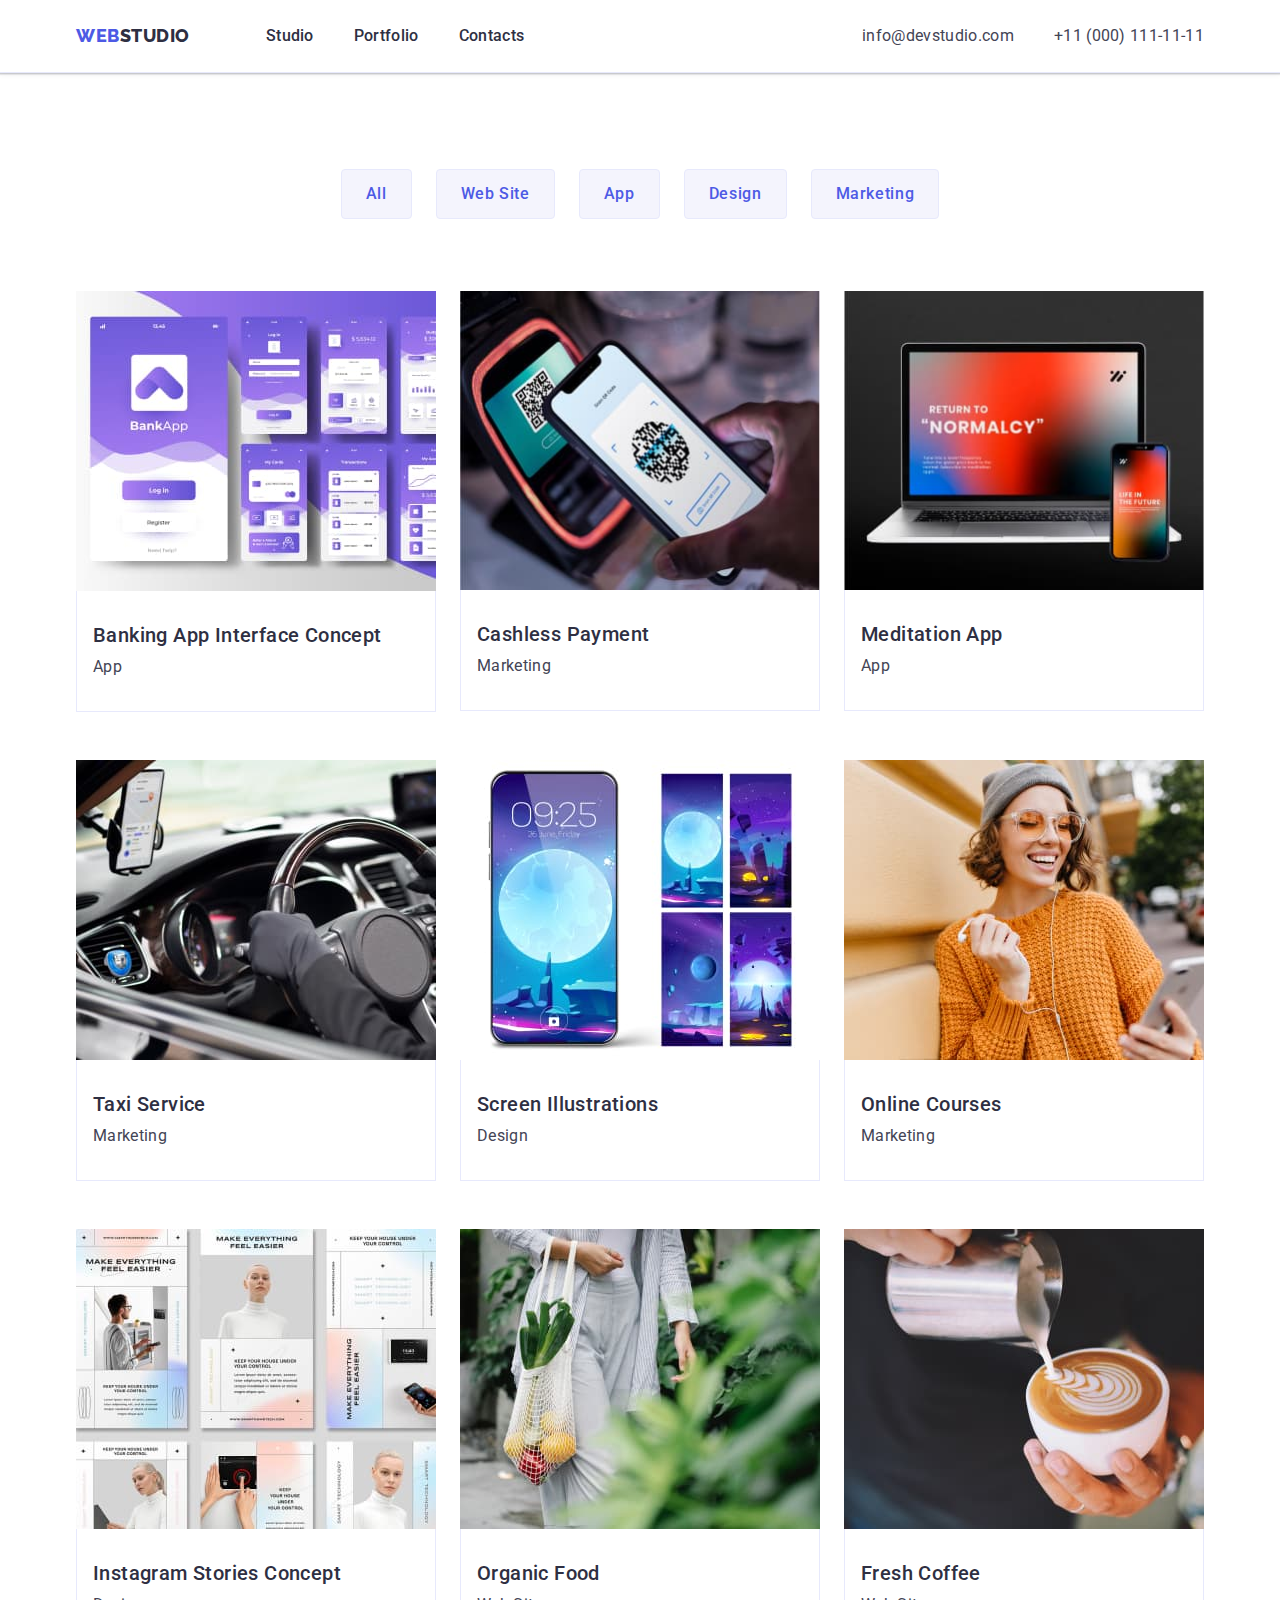
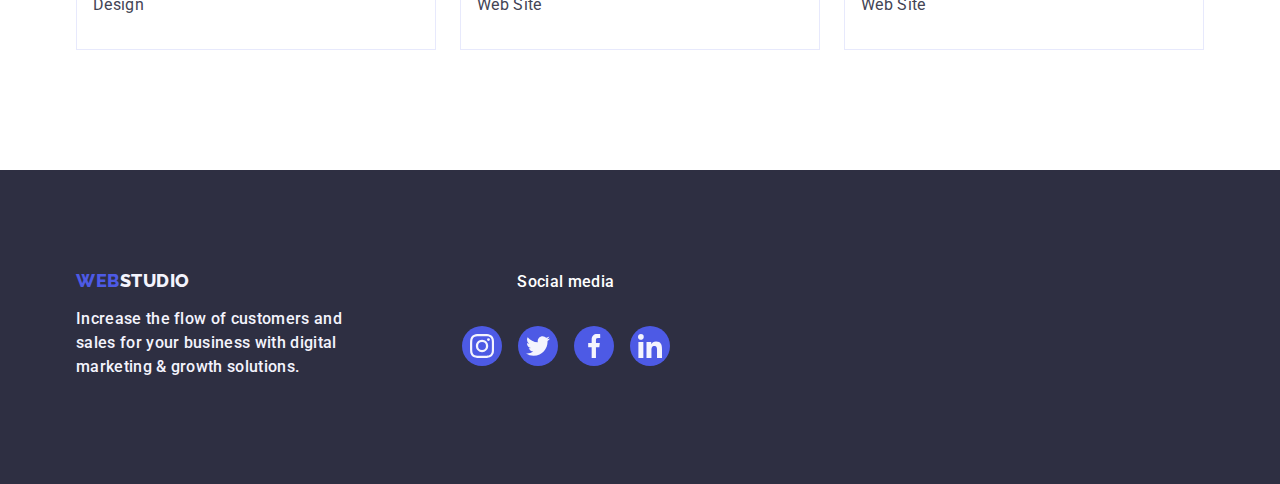
==== portfolio.html @ 7abf4fc1 "goit-markup-hw-04" ====
<!DOCTYPE html>
<html lang="en">
  <head>
    <meta charset="UTF-8" />
    <meta http-equiv="X-UA-Compatible" content="IE=edge" />
    <meta name="viewport" content="width=device-width, initial-scale=1.0" />
    <title>Document</title>
    <link rel="preconnect" href="https://fonts.googleapis.com">
    <link rel="preconnect" href="https://fonts.gstatic.com" crossorigin>
    <link href="https://fonts.googleapis.com/css2?family=Raleway:wght@800&family=Roboto:wght@400;500;700&display=swap" rel="stylesheet">
    <link rel="stylesheet" href="https://cdnjs.cloudflare.com/ajax/libs/modern-normalize/1.1.0/modern-normalize.min.css">
    <link rel="stylesheet" href="./css/styles.css">
  </head>
  <body>
    <!-- Navbar portfolio-->
    <header class="header">
      <div class="header-container container">
      <nav class="header-nav list">
        <a href="./index.html" class="link logo">Web<span class="logo-dark">Studio</span></a>

        <ul class="header-nav-list menu list">
          <li class="header-nav-item"><a class="header-nav-link link menu-link" href="./index.html">Studio</a></li>
          <li class="header-nav-item"><a class="header-nav-link link menu-link" href="./portfolio.html">Portfolio</a></li>
          <li class="header-nav-item"><a class="header-nav-link link menu-link" href="">Contacts</a></li>
        </ul>
      </nav>
      <address class="header-nav-cont contacts">
        <ul class="header-nav-list list">
          <li class="header-nav-item"><a href="mailto:info@devstudio.com" class="link contact-link">info@devstudio.com</a></li>
          <li class="header-nav-item"><a href="tel:+110001111111" class="link contact-link" >+11 (000) 111-11-11</a></li>
        </ul>
      </address>
    </div>
    
    </header>

     
      <!-- Section 1  -->
      <main>
         <section class="card">
          <div class=" container">
          <h1 hidden>features</h1>
           <ul class="filter-btn list">
             <li><button type="button" class="link menu-button">All</button></li>
             <li><button type="button" class="link menu-button">Web Site</button></li>
             <li><button type="button" class="link menu-button">App</button></li>
             <li><button type="button" class="link menu-button">Design</button></li>
             <li><button type="button" class="link menu-button">Marketing</button></li>
          </ul>
        
          
      
          <!-- Portfolio card -->
  
   
      
      <ul class=" portfolio-card list">
          <li class="foto-calc portfolio-shedow">                   
            <a  href="" class="portfolio-link link ">
            <img src="./imagesportfolio/img1.jpg" alt="Foto" width="360" >
                       
            <div class="portfolio-text">
            <h2 class="portf-title">Banking App Interface Concept</h2>
            <p class="portf-title-text">App</p>
            </div>
          </a>
          </li> 
        
          <li class="foto-calc portfolio-shedow">
            <a href="" class="portfolio-link link ">
            <img src="./imagesportfolio/img2.jpg" alt="Foto" width="360">
        
            <div class="portfolio-text">
            <h2 class="portf-title">Cashless Payment</h2>
            <p class="portf-title-text">Marketing</p>
            </div>
          </a>
          </li>
          <li class="foto-calc portfolio-shedow">
           <a href="" class="portfolio-link link ">
           <img src="./imagesportfolio/img3.jpg" alt="Foto" width="360">
        
            <div class="portfolio-text">
            <h2 class="portf-title">Meditation App</h2>
            <p class="portf-title-text">App</p>
            </div>
          </a>
          </li>
            
         <li class="foto-calc portfolio-shedow">
            <a href="" class="portfolio-link link ">
            <img src="./imagesportfolio/img4.jpg" alt="Foto" width="360">
          
          <div class="portfolio-text">
            <h2 class="portf-title">Taxi Service</h2>
            <p class="portf-title-text">Marketing</p>
          </div>
           </a>
         </li>

         <li class="foto-calc portfolio-shedow">
          <a href="" class="portfolio-link link ">
          <img src="./imagesportfolio/img5.jpg" alt="Foto" width="360">
          <div class="portfolio-text">
            <h2 class="portf-title">Screen Illustrations</h2>
            <p class="portf-title-text">Design</p>
          </div>
          </a>
         </li>
         <li class="foto-calc portfolio-shedow">
          <a href="" class="portfolio-link link ">
          <img src="./imagesportfolio/img6.jpg" alt="Foto" width="360">
          <div class="portfolio-text">
            <h2 class="portf-title">Online Courses</h2>
            <p class="portf-title-text">Marketing</p>
          </div>
         </a>
         </li>
         <li class="foto-calc portfolio-shedow">
          <a href="" class="portfolio-link link ">
          <img src="./imagesportfolio/img7.jpg" alt="Foto" width="360">
          <div class="portfolio-text">
            <h2 class="portf-title">Instagram Stories Concept</h2>
            <p class="portf-title-text">Design</p>
          </div>
         </a>
         </li>
         <li class="foto-calc portfolio-shedow">
          <a href="" class="portfolio-link link ">
          <img src="./imagesportfolio/img8.jpg" alt="Foto" width="360">
          <div class="portfolio-text">
            <h2 class="portf-title">Organic Food</h2>
            <p class="portf-title-text">Web Site</p>
          </div>
         </a>
         </li>
         <li class="foto-calc portfolio-shedow">
          <a href="" class="portfolio-link link ">
          <img src="./imagesportfolio/img9.jpg" alt="Foto" width="360">
          <div class="portfolio-text">
            <h2 class="portf-title">Fresh Coffee</h2>
            <p class="portf-title-text">Web Site</p>
          </div>
          </a>
         </li>
         </ul>
        </div>
      </section>
     
    </main>
    
    <!-- Footer -->
    
    <footer class="footer-style">  
      <div class="container footer-style-item">   
        <div class="logo-footer-text"> 
      <a href="./index.html" class="logo-footer link logo">Web<span class="logo-light">Studio</span></a>
      <p class="footer-text">
        Increase the flow of customers and <br>sales for your business with digital <br>marketing & growth solutions.
      </p>
    </div> 
     
      <div class="footer-soc-media">
      <p class="footer-text-ft">Social media</p>
      
      <ul class="social-ft list">
        <li class="social-team-ft ">
          <a class="social-link-ft" href="" target="_blank" aria-label="Instagram icon">
            <svg class="social-icon-ft" width="24" height="24">
              <use href="./images/icons.svg#instagram"></use>
            </svg> 
          </a>         
        </li>
        <li class="social-team-ft ">
         <a class="social-link-ft" href="" target="_blank" aria-label="Twitter icon">
            <svg class="social-icon-ft" width="24" height="24">
              <use href="./images/icons.svg#twitter"></use>
            </svg>
          </a>
        </li>
        <li class="social-team-ft">
          <a class="social-link-ft" href="" target="_blank" aria-label="Facebook icon">
            <svg class="social-icon-ft" width="24" height="24">
              <use href="./images/icons.svg#facebook"></use>
            </svg>
          </a>
        </li>
        <li class="social-team-ft">
        <a  class="social-link-ft" href="" target="_blank" aria-label="Linkedin icon">
            <svg class="social-icon-ft" width="24" height="24">
              <use href="./images/icons.svg#linkedin"></use>
            </svg>
          </a>      
        </li>
      </ul>
    </div>
    </div>
    </footer>
      </body>
</html>
---- css/styles.css ----
html{
  box-sizing: border-box;
}
*,
*::before,
*::after{
  box-sizing: border-box;
}

:root{
  --color-text:#434455;
  --color-white:#ffffff;
  --logo-lite:#4d5ae5;
  --logo-dark:#2E2F42;
  --activ-btn-link:#404BBF;
  --text-footer:#F4F4FD;
  --border-card: #e7e9fc;
  --social-link-bkg:#4D5AE5;
  --customers-item-link:#8E8F99;
  --sociai-link-ftr:#31D0AA;
     }
body{
  font-family: 'Roboto', sans-serif;
  font-size: 16px;
  line-height: 1.5;
  color:#434455;
  background-color:var(--color-white);
  }

  .container{
    width: 1158px;
    margin: 0 auto;
    padding: 0 15px;
   
    
  }
  .bottom{
    padding: 120px 0;
  }
    /* reset start */
    h1,h2,h3,h4,h5,h6,p{ margin: 0px;}
    .list{
      list-style: none;
      padding: 0px;
      margin: 0px; }
    img{ 
      display: block;
      max-width: 100%;
      height: auto;}

    button{ cursor: pointer;} 
   
    
    /* logo */
   .logo{
    display: flex;
    margin-right: 76px;
    font-family:"Raleway", sans-serif;
    font-weight: 800;
    font-size:18px;
    line-height:1.17;
    letter-spacing: 0.03em;
    text-transform: uppercase;
    color: var(--logo-lite);   
    }
   
    .logo:hover {
      font-family: "Raleway", sans-serif;
      font-weight: 600;
      font-size: 18px;
      line-height: 1.18;
      color: var(--logo-lite);
      text-decoration: none;
  }

   .logo-dark{
    color: var(--logo-dark);
   } 
   
   
    /* Navbar */
  
   .menu {
    font-family: "Roboto", sans-serif;
    font-style: normal;
    font-weight: 500;
    font-size: 16px;
    line-height: 1.5;
    letter-spacing: 2%;
    color: var(--logo-dark);
}
  .link{
   text-decoration: none;
  }

  .menu-link {
  display: block; 
  align-items: center;
  font-weight: 500;
  font-size: 16px;
  line-height: 1.5;
  letter-spacing: 0.02em;
  color: var(--logo-dark);
}

 .menu-link:hover {
  color: var(--activ-btn-link);
}

 .menu-link:focus {
  color: var(--activ-btn-link);
}

.menu-link:active{
  color: var(--logo-lite);
  font-weight: 600;
  font-size: 16px;
  line-height: 1.5;
  letter-spacing: 2%;
}
.header{ 
  border-bottom: 1px solid #E7E9FC;
  box-shadow: 0px 2px 1px rgba(46, 47, 66, 0.08), 0px 1px 1px rgba(46, 47, 66, 0.16), 0px 1px 6px rgba(46, 47, 66, 0.08); 
}
 

.header-container{
  display: flex;
  align-items: center;
  margin: auto;
  
   }

  .header-nav{
    display: flex;
    align-items: center;
  }
  .header-nav-cont{
    margin-left: auto;
  }

.header-nav-list{
  display:flex;
  align-items: center;
  gap: 40px;
      
}
.header-nav-item

.header-nav-link{
display:block;
align-items: center;
padding-top: 24px;
padding-bottom: 24px;

}

  /* address */

  .contacts {
    font-style: normal;
}

.contact-link {
    font-weight: 400;
    font-size: 16px;
    line-height: 1.5;
    letter-spacing: 0.02em;
    color: var(--color-text);
}

.contact-link:hover {
    color: var(--activ-btn-link);
}

.contact-link:focus {
    color: var(--activ-btn-link);
}


  /* Section 1 hero */

  .hero{
    padding: 188px 0;
    max-width: 1440px;
    margin-left: auto;
    margin-right: auto;
    background-repeat: no-repeat;
    background-position: center;
    background-size: cover;
    

    background-color: var(--logo-dark);
    background-image:linear-gradient(rgba(46, 47, 66, 0.7),rgba(46, 47, 66, 0.7)), url(../images/hero/people-office.jpg)
    
    
    
  }

  .hero-title{
    color: var(--color-white);
    font-weight: 700;
    font-family: "Roboto", sans-serif;
    font-size: 56px;
    line-height: 1.07;
    letter-spacing: 0.02em;
    text-align: center;
    margin: 0 auto;
    margin-bottom: 48px;
    margin-top: 0;
    
    
    max-width: 496px;   
      }

  .hero-button{
    background-color: var(--logo-lite);
    cursor: pointer;
    color: var(--color-white);
    font-weight: 500;
    font-size: 16px;
    line-height: 1.5;
    letter-spacing: 0.04em;
    font-family: "Roboto", sans-serif;
    min-width: 169px;
    height: 56px;
    padding: 16px 32px;
    border: none;
    
    border-radius: 4px;
    display: block;
    gap: 10px;
    margin:0 auto;
      }

  .hero-button:hover,
  .hero-button:focus{
  box-shadow: 0px 4px rgba(0, 0, 0, 0.15);
  
  background-color: var(--activ-btn-link);
  }

  /* Section 2 main page */
 .hidclass{
  margin-bottom: 8px;
}
   
  
  
  .content-element{
    display: flex;
    gap: 24px;
    }

  .descli{

    width: calc((100% - 72px) / 4);
  } 

  .desc-section-icon{
    display: flex;
    justify-content: center;
    align-items: center;

    width: 264px;
    height: 112px;
    padding-top: 24px;
    padding-bottom: 24px;
    padding-left: 100px;
    padding-right: 100px;
    border-radius: 4px;
    margin-bottom: 8px;

    background-color: var(--text-footer);
  }

  .desc-icon{
    display: flex;
    justify-content: center;
    align-items: center;
    width: 64px;
    height: 64px;
   
  }


  .descrep{
    color: var(--logo-dark);
    font-weight: 500;
    font-size: 20px;
    line-height: 1.2;
    letter-spacing: 0.02em;
    margin-bottom: 8px;
     }
   .decs-text{
    font-weight: 400;
    font-size: 16px;
    line-height: 1.5;
    letter-spacing: 0.02em;
    color: var(--color-text);
   }  

  /* Section 3 */
  .gallery-class{
  padding-bottom: 120px; 
  }
  .gallery{
    font-weight: 700;
    font-size: 36px;
    line-height: 1.11;
    text-align: center;
    letter-spacing: 0.02em;
    text-transform: capitalize;
    color: var(--logo-dark);

    margin-bottom: 72px;
     }
  .galleryli{
    width: calc((100% - 48px) / 3);
  }
  
  
     /* --content-element (c section 2) -- */
       .content-element

  /* Section 4 */
  .section-color{
    background-color: var(--text-footer);
    
  }
   
  .bottom
  
  /* --content-element (c section 2) -- */
  .content-element

  .content-shadow{
   box-shadow: rgba(46, 47, 66, 0.08);
   Offset: 0px, 2px;
     } 
    
  .company{
    background-color:  #F4F4FD
    }

  .fon-title{
    background-color: #FFFFFF;
    box-shadow: 0px 1px 6px rgba(46, 47, 66, 0.08), 0px 1px 1px rgba(46, 47, 66, 0.16), 0px 2px 1px rgba(46, 47, 66, 0.08);
    width: calc((100% - 72px) / 4);
    border-radius: 0px 0px 4px 4px;}

  .team{
    font-weight: 700;
    font-size: 36px;
    line-height: 1.1;
    text-align: center;
    letter-spacing: 0.02em;
    text-transform: capitalize;
    color: var(--logo-dark);

    margin-bottom: 72px;
  }
  
  .card-content{
   
  padding-top: 32px;
  padding-bottom:  32px;
 }

  .team-title{
    margin-bottom: 8px;

   font-weight: 500;
   font-size: 20px;
   line-height: 1.2;
   letter-spacing: 0.02em;
   color: var(--logo-dark);

   text-align: center;
  
  }
  .team-title-text{
    margin-bottom: 8px;

   font-weight: 400;
   font-size: 16px;
   line-height: 1.5;
   letter-spacing: 0.02em;
   color: var(--color-text);

   text-align: center;

}
  /* social icon 4 section*/
.social{
  display: flex;
  justify-content: center;
  align-items: center;
  gap: 24px;
}

.social-link{
display: flex;
justify-content: center;
align-items: center;

width: 40px;
height: 40px;

background-color: var(--social-link-bkg);
border-radius: 50%;
}
.social-link:hover,
.social-link:focus{
  background-color: #404bbf;
}
.social-icon{
 display: flex;
 justify-content: center;
 align-items: center;
 
 

  fill: var(--text-footer);
}
 
/* ---Section 5 (4)--- */
.customers{
  
  padding-top: 120px;
  padding-bottom: 120px;

}
.customers-abaut{
  display: flex;
  justify-content: center;
  align-items: center;
  gap:24px;
}
 .customers-item
  
  
 
.customers-item-link{
  display: flex;
  justify-content: center;
  align-items: center;
  width: 168px;
  height: 88px;
  padding-top: 16px ;
  padding-bottom: 16px;
  padding-left: 32px;
  padding-right: 32px;
  color: var(--customers-item-link);
  border: 1px solid;
  border-color:var(--customers-item-link);
  border-radius: 4px;
 
}

.customers-icon{
  display: flex;
  justify-content: center;
  align-items: center;
  fill: currentColor;
  }

.customers-icon:hover,
.customers-icon:focus{
  fill: #404bbf;;
}
.customers-item-link:hover,
.customers-item-link:focus{
  border-color: #404bbf; 
  color: #404bbf;
}


  /* footer */
  
  .footer-style{
    background-color: var(--logo-dark);
    height: 314px;
    padding: 100px 0;
          }
  .footer-style-item{
    display: flex;
    align-items: baseline;
  }

  .logo-footer-text{
    margin-right: 120px;

  }
 .logo-footer{ 
     
    margin-bottom: 16px;
    display: inline-block;
  
     }

  .logo-light{
    color: var(--text-footer);
     }

  .footer-text{
    font-family:'Roboto';
    font-weight: 500;
    font-size: 16px;
    line-height: 1.5;
    letter-spacing: 0.02em;
    color: var(--text-footer);
    margin-top: 0; 
    margin-bottom: 0;
      
   
  }

  .footer-soc-media{
    display:flex;
    flex-direction: column;
    justify-content: center;
    align-items: center;
    gap: 16px;
    margin-bottom: 16;
    
    }
  .footer-text-ft{
    font-family:'Roboto';
    font-weight: 500;
    font-size: 16px;
    line-height: 1.5;
    letter-spacing: 0.02em;
    color: var(--text-footer);

    color: #FFFFFF;
    margin-bottom: 16px; 
  }
  .social-ft{
   display: flex; 
   gap: 16px;
   
    }

  .social-team-ft{
    width: 40px;
    height: 40px;
  }  
  .social-link-ft{
    
    display: flex;
    justify-content: center;
    align-items: center;
    border-radius: 50%;
    width: 100%;
    height: 100%;

    background-color: var(--social-link-bkg);
  }
  .social-icon-ft{
    fill: var(--text-footer);
  }
  .social-link-ft:hover,
  .social-link-ft:focus{
    background-color:var(--sociai-link-ftr) ;
  }
  /* Portfolio */


.filter-btn{
  display: flex;
  flex-direction: row;
  justify-content: center;
  gap: 24px;
  margin-bottom: 72px;
  

}

  /* Section 1 button */
  .menu-button{
  background-color: var(--text-footer);
  cursor: pointer; 
  color: var(--logo-lite);
  font-weight: 500;
  font-size: 16px;
  line-height: 1.5;
  letter-spacing: 0.04em;
  font-family: "Roboto", sans-serif;
  display: flex;
  flex-direction: row;
  align-items: center;
  padding: 12px 24px;
  border: 1px solid #e7e9fc;
  border-radius: 4px;
  box-sizing: border-box;

      }

  .menu-button:hover,
  .menu-button:focus{
  box-shadow: 0px 3px 1px rgba(0, 0, 0, 0.1), 0px 2px 1px rgba(0, 0, 0, 0.08), 0px 2px 2px rgba(0, 0, 0, 0.12);
  
  background: var(--activ-btn-link);
  color: var(--color-white);
  border: 1px solid transparent;
     }
  .portf-title{
  font-weight: 500;
  font-size: 20px;
  line-height: 1.2;
  letter-spacing: 0.02em;
  color: var(--logo-dark);

  margin-bottom: 8px;
    }
  .portf-title-text{
    font-size: 16px;
    line-height: 1.5;
    letter-spacing: 0.02em;
    color: var(--color-text);
  }   
  
  /* --Portfolio card-- */

  .card{
    padding: 96px 0 120px;
  }
    
  
  .portfolio-card{
    

    display: flex;
    flex-wrap: wrap;
    column-gap: 24px;
    row-gap: 48px;
   
  }
   
    
  .foto-calc{
  width: calc((100% - 48px) / 3);
  }
 
  .portfolio-shedow:focus,
  .portfolio-shedow:hover{
  box-shadow: 0px 2px rgba(46, 47, 66, 0.08),0px 1px rgba(46, 47, 66, 0.16),0px 1px rgba(46, 47, 66, 0.08);

  }
  .portfolio-link{
   display: block;
     }

  .portfolio-link:hover, 
  .portfolio-link:focus{
    box-shadow: 0px 1px 6px rgba(46, 47, 66, 0.08), 0px 1px 1px rgba(46, 47, 66, 0.16), 0px 2px 1px rgba(46, 47, 66, 0.08);
  }  
  .portfolio-text{
    padding: 32px 16px;
    border: 1px solid #e7e9fc;
    border-top: none;
  }
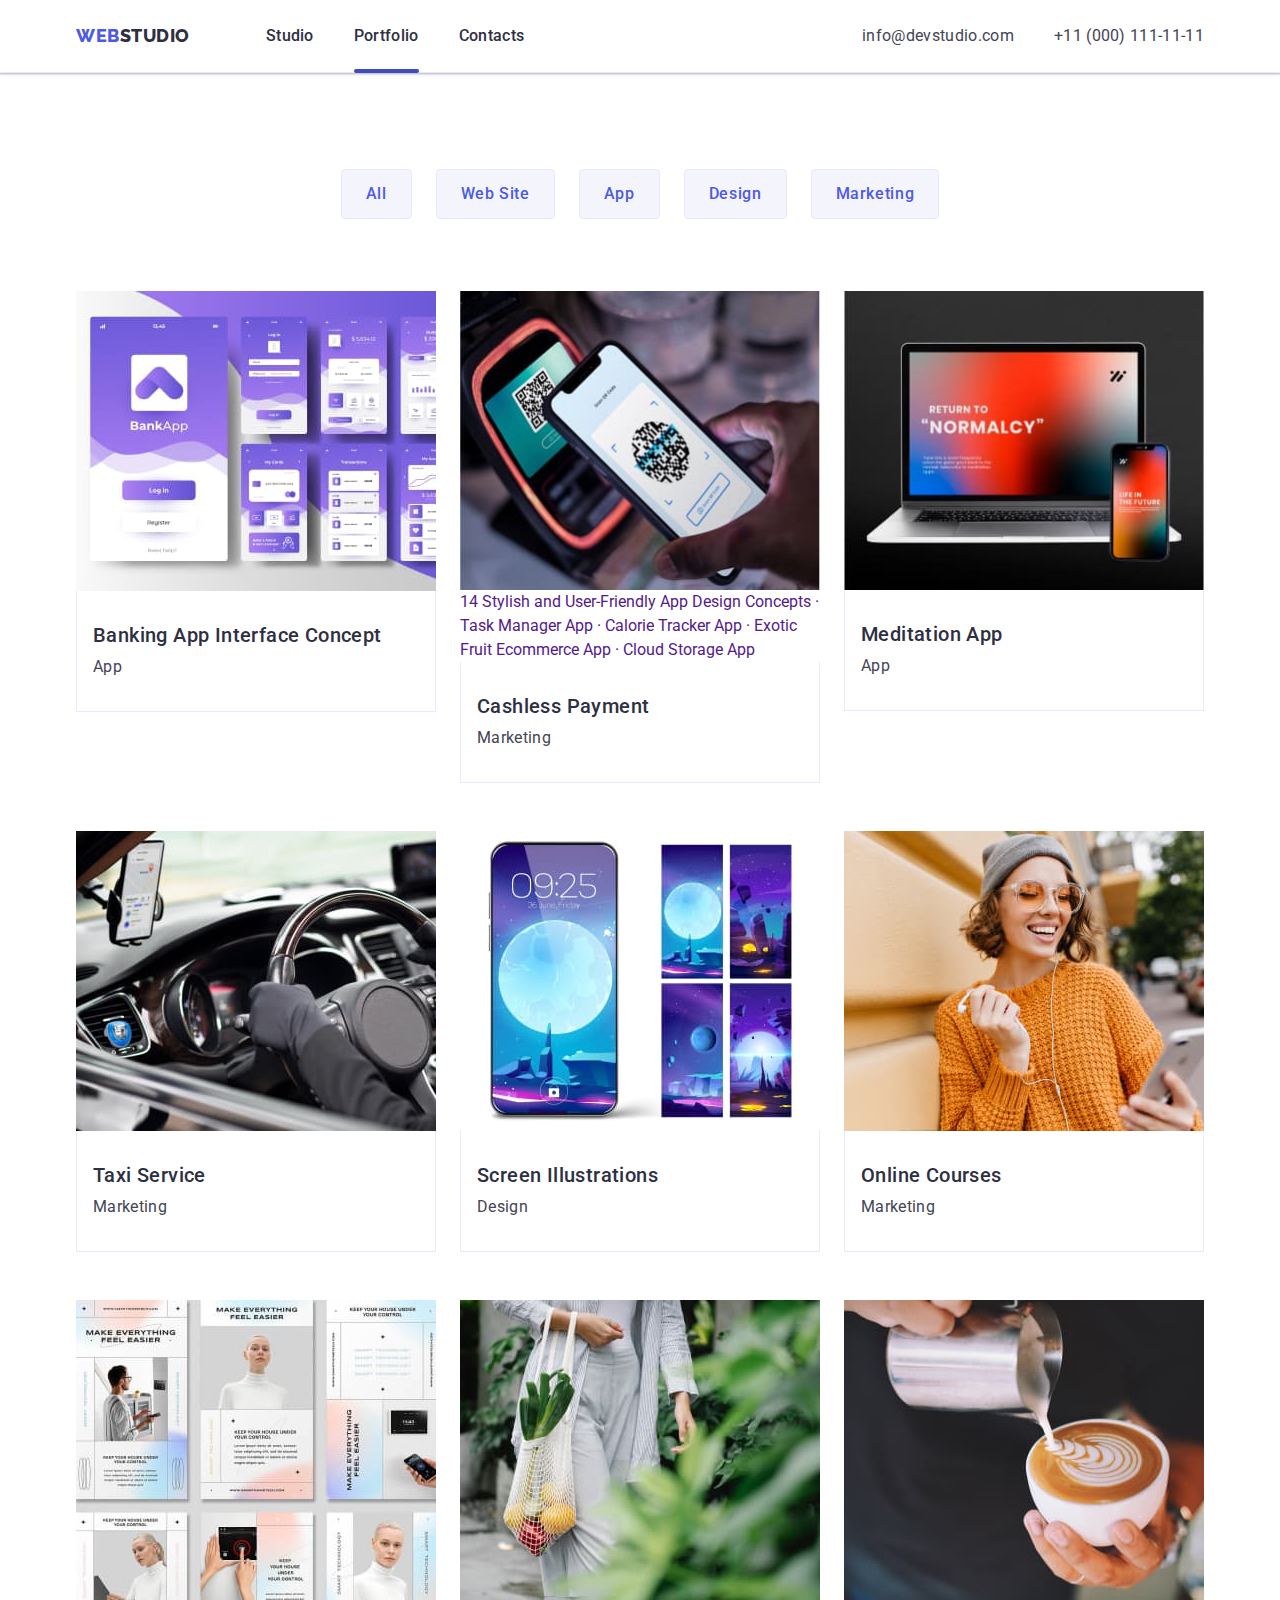
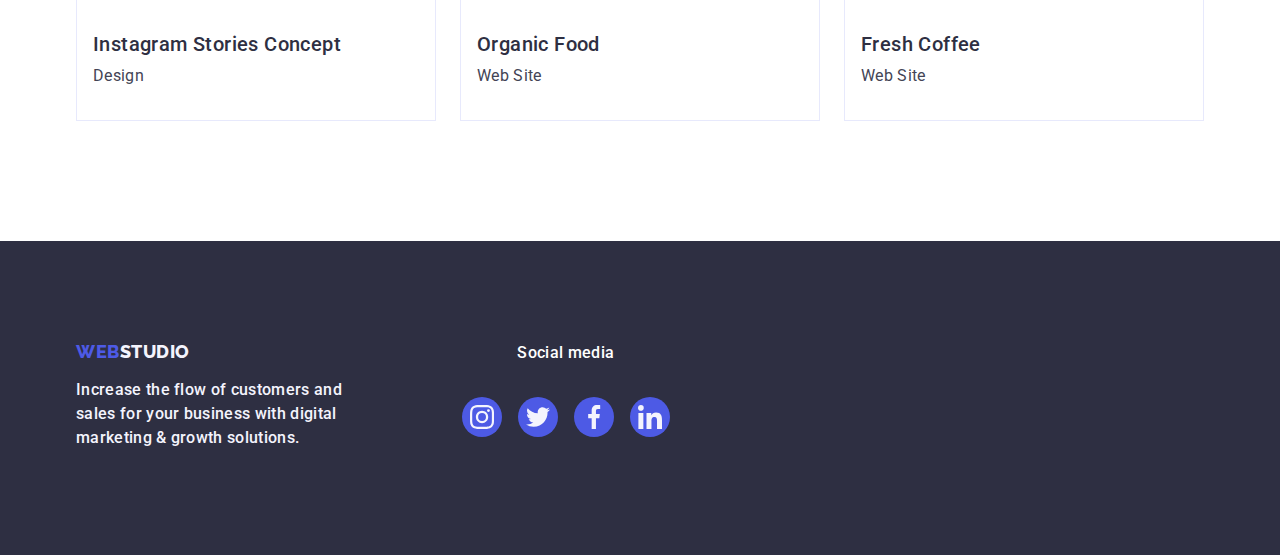
==== commit c2984df0: "123" ====
--- a/portfolio.html
+++ b/portfolio.html
@@ -20,7 +20,7 @@
 
         <ul class="header-nav-list menu list">
           <li class="header-nav-item"><a class="header-nav-link link menu-link" href="./index.html">Studio</a></li>
-          <li class="header-nav-item"><a class="header-nav-link link menu-link" href="./portfolio.html">Portfolio</a></li>
+          <li class="header-nav-item"><a class="header-nav-link active link menu-link" href="./portfolio.html">Portfolio</a></li>
           <li class="header-nav-item"><a class="header-nav-link link menu-link" href="">Contacts</a></li>
         </ul>
       </nav>
@@ -68,8 +68,15 @@
         
           <li class="foto-calc portfolio-shedow">
             <a href="" class="portfolio-link link ">
+          <div class="thumb">   
             <img src="./imagesportfolio/img2.jpg" alt="Foto" width="360">
-        
+            <div class="overlay">
+              <p class="overlay-text">
+                14 Stylish and User-Friendly App Design Concepts · Task Manager App · Calorie Tracker App · Exotic Fruit Ecommerce App · Cloud Storage App
+              </p>
+
+            </div>
+          </div> 
             <div class="portfolio-text">
             <h2 class="portf-title">Cashless Payment</h2>
             <p class="portf-title-text">Marketing</p>
--- a/css/styles.css
+++ b/css/styles.css
@@ -117,6 +117,7 @@
   font-size: 16px;
   line-height: 1.5;
   letter-spacing: 2%;
+  
 }
 .header{ 
   border-bottom: 1px solid #E7E9FC;
@@ -140,20 +141,40 @@
   }
 
 .header-nav-list{
-  display:flex;
+  
+ display:flex;
   align-items: center;
   gap: 40px;
       
 }
 .header-nav-item
+  
+
 
 .header-nav-link{
+position: relative;
+
 display:block;
 align-items: center;
 padding-top: 24px;
 padding-bottom: 24px;
 
 }
+.header-nav-link::after{
+  content: '';
+
+  position: absolute;
+  bottom: -1px;
+  left: 0;
+  display: block;
+  width: 100%;
+  height: 4px;
+  border-radius: 2px;
+  
+ }
+ .header-nav-link.active::after{
+  background-color: #404BBF;
+ }
 
   /* address */
 
@@ -660,4 +681,62 @@
     padding: 32px 16px;
     border: 1px solid #e7e9fc;
     border-top: none;
-  }+  }
+
+  .thumb{
+
+  }
+
+
+  /*-- Modal window-- */
+  .backdrop{
+    position: fixed;
+    top: 0;
+    left: 0;
+
+    width: 100%;
+    height: 100%;
+
+    background-color: rgba(46, 47, 66, 0.4);
+  }
+
+  .modal{
+   position: absolute;
+
+    width: 408px;
+    height: 576px;
+    border-radius: 4px;
+
+
+
+    background-color: #FCFCFC;
+    box-shadow: 0px, 2px rgba(0, 0, 0, 0.2),0px, 1px rgba(0, 0, 0, 0.12),0px, 1px  rgba(0, 0, 0, 0.14);
+  }
+
+  .modal-close-btn{
+    position: absolute;
+    top: 12px;
+    right: 12 px;
+
+    width: 24px;
+    height: 24px;
+    border-radius: 50%;
+    background-color: #E7E9FC;
+    border: 1px solid rgba(0, 0, 0, 0.1);
+
+    display: flex;
+    justify-content: center;
+    align-items: center; 
+    padding: 0;
+    
+
+  }
+
+  .modal-close-icon:hover{
+    fill: #FFFFFF;
+  }
+  .modal-close-btn:hover{
+   background-color: #404BBF;
+  }
+   
+ 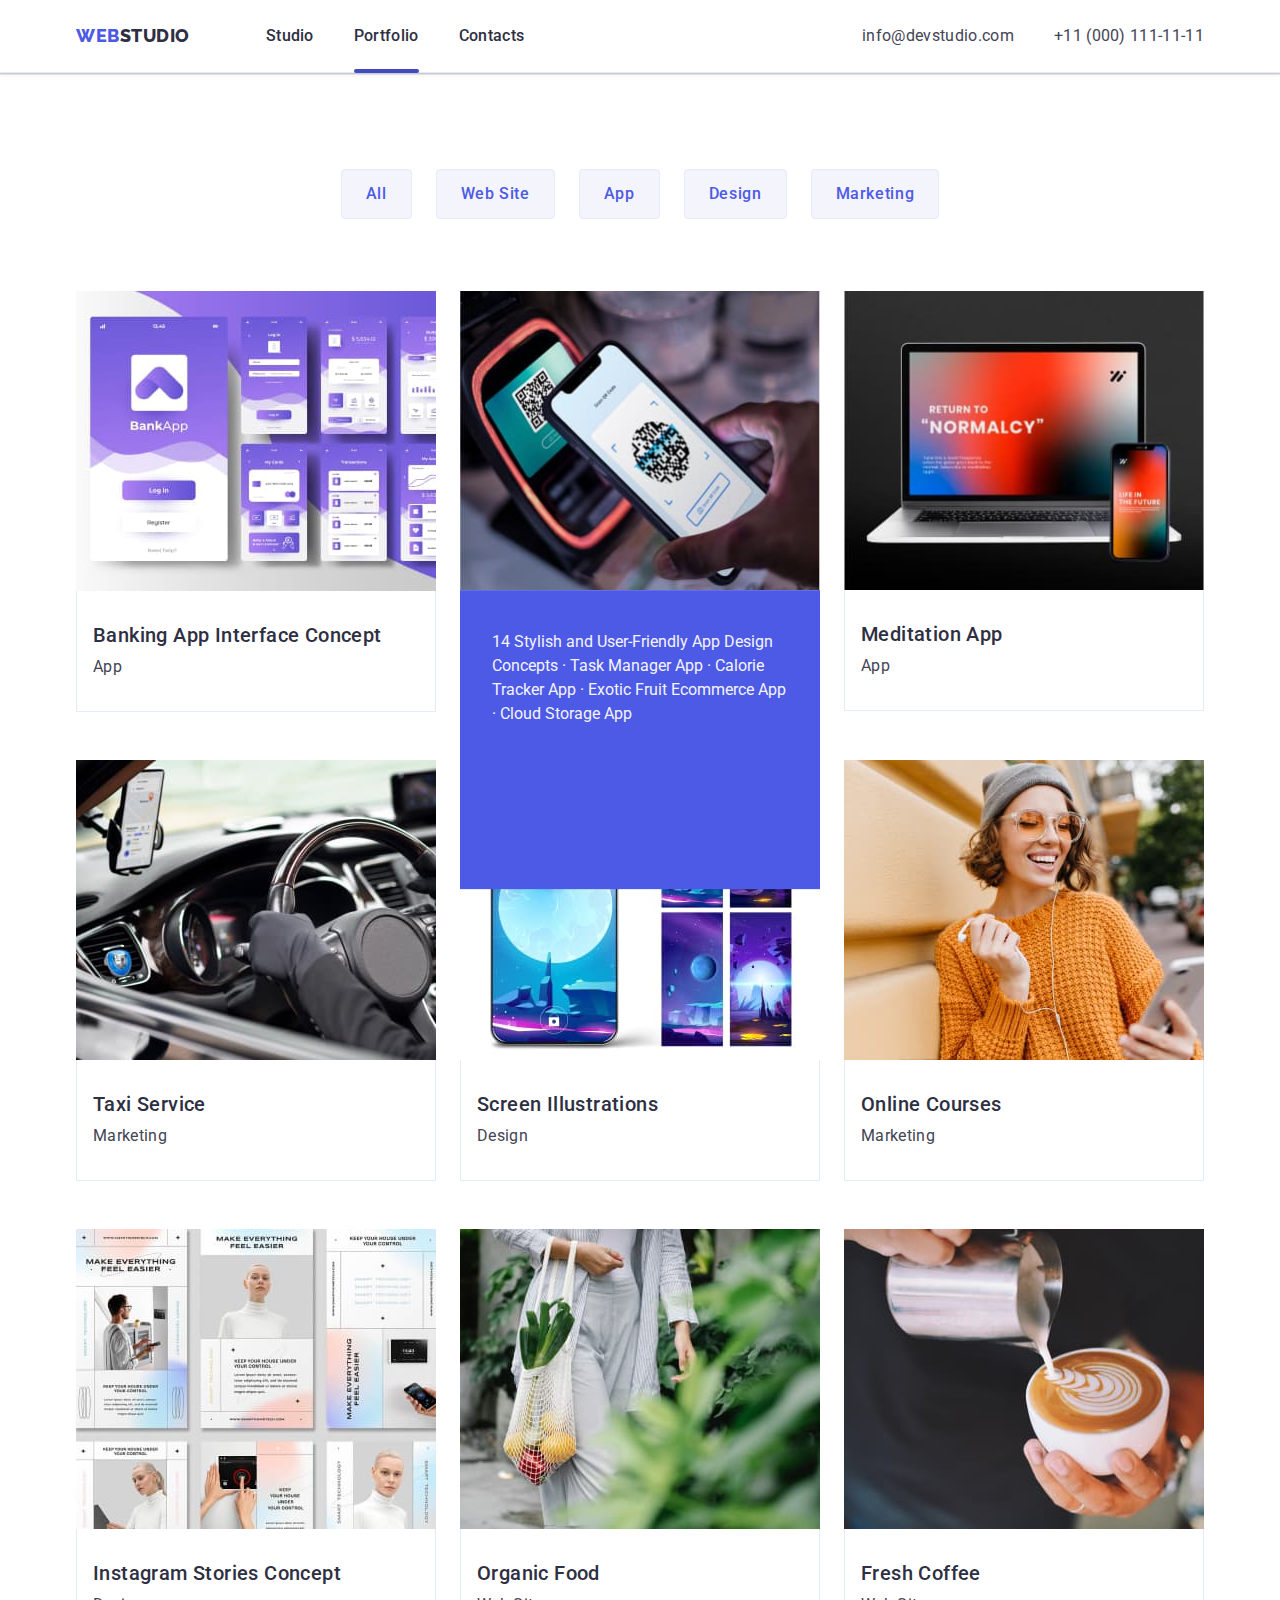
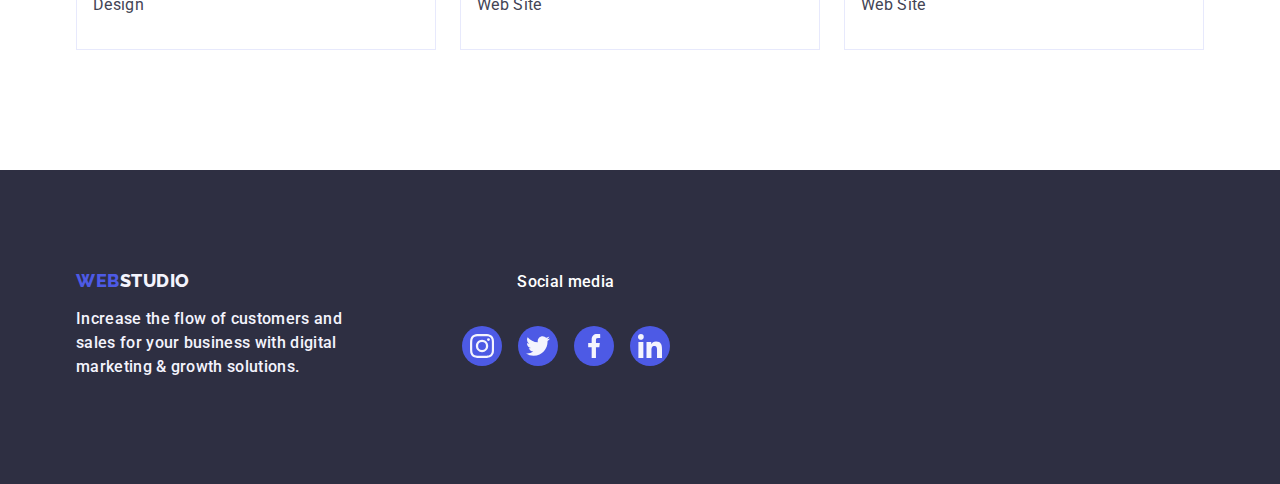
==== commit dd191ed4: "2" ====
--- a/portfolio.html
+++ b/portfolio.html
@@ -67,8 +67,9 @@
           </li> 
         
           <li class="foto-calc portfolio-shedow">
+            <div class="team-thumb"> 
             <a href="" class="portfolio-link link ">
-          <div class="thumb">   
+            
             <img src="./imagesportfolio/img2.jpg" alt="Foto" width="360">
             <div class="overlay">
               <p class="overlay-text">
--- a/css/styles.css
+++ b/css/styles.css
@@ -18,6 +18,9 @@
   --social-link-bkg:#4D5AE5;
   --customers-item-link:#8E8F99;
   --sociai-link-ftr:#31D0AA;
+  --modal-ind:100;
+  --header-ind:10;
+
      }
 body{
   font-family: 'Roboto', sans-serif;
@@ -120,6 +123,7 @@
   
 }
 .header{ 
+  z-index: var(--header-ind);
   border-bottom: 1px solid #E7E9FC;
   box-shadow: 0px 2px 1px rgba(46, 47, 66, 0.08), 0px 1px 1px rgba(46, 47, 66, 0.16), 0px 1px 6px rgba(46, 47, 66, 0.08); 
 }
@@ -682,41 +686,85 @@
     border: 1px solid #e7e9fc;
     border-top: none;
   }
-
-  .thumb{
-
-  }
+ /* Overlay */
+  .team-thumb{
+   position: relative;
+  }
+  .overlay{
+  position: absolute;
+  top: 0;
+  left: 0;
+  
+  width: 100%;
+  height: 100%;
+  padding: 40px 32px;
+  background-color:#4D5AE5 ;
+  transform:translateY(100%);
+  }
+
+.overlay-text{
+  color: #F4F4FD;
+}
+
+.team-thumb:hover.overlay{
+  transform: translate(0);
+}
 
 
   /*-- Modal window-- */
   .backdrop{
-    position: fixed;
+   
+    position:fixed;
     top: 0;
     left: 0;
 
     width: 100%;
     height: 100%;
-
+    z-index:var(--modal-ind) ;
     background-color: rgba(46, 47, 66, 0.4);
-  }
-
+    backdrop-filter: blur(2px);
+
+    opacity: 1;
+    visibility: visible;
+    pointer-events: initial;
+   
+    transition: opacity 250ms cubic-bezier(0.4,0.02,1), visibility 250ms cubic-bezier(0.4,0.02,1);
+    
+  }
+  .backdrop.is-hidden{
+   opacity: 0;
+   visibility: hidden;
+   pointer-events: none;
+
+   transition-delay:300ms; 
+  }
   .modal{
    position: absolute;
+   top: calc(50%);
+   left: calc(50%);
+   
+   transform: translateX(-50%),translateY(-50%);  
 
     width: 408px;
     height: 576px;
     border-radius: 4px;
 
-
-
     background-color: #FCFCFC;
     box-shadow: 0px, 2px rgba(0, 0, 0, 0.2),0px, 1px rgba(0, 0, 0, 0.12),0px, 1px  rgba(0, 0, 0, 0.14);
+  
+    transition: opacity 250ms ease-in,transform 250ms ease-in;
+    transition-delay: 300ms;
+  }
+  .backdrop.is-hidden.modal{
+    opacity: 0;
+    transform: translateX(-50%),translateY(-70%);
+    transition-delay:0;
   }
 
   .modal-close-btn{
     position: absolute;
     top: 12px;
-    right: 12 px;
+    right: 12px;
 
     width: 24px;
     height: 24px;
@@ -727,7 +775,8 @@
     display: flex;
     justify-content: center;
     align-items: center; 
-    padding: 0;
+    padding:0;
+
     
 
   }
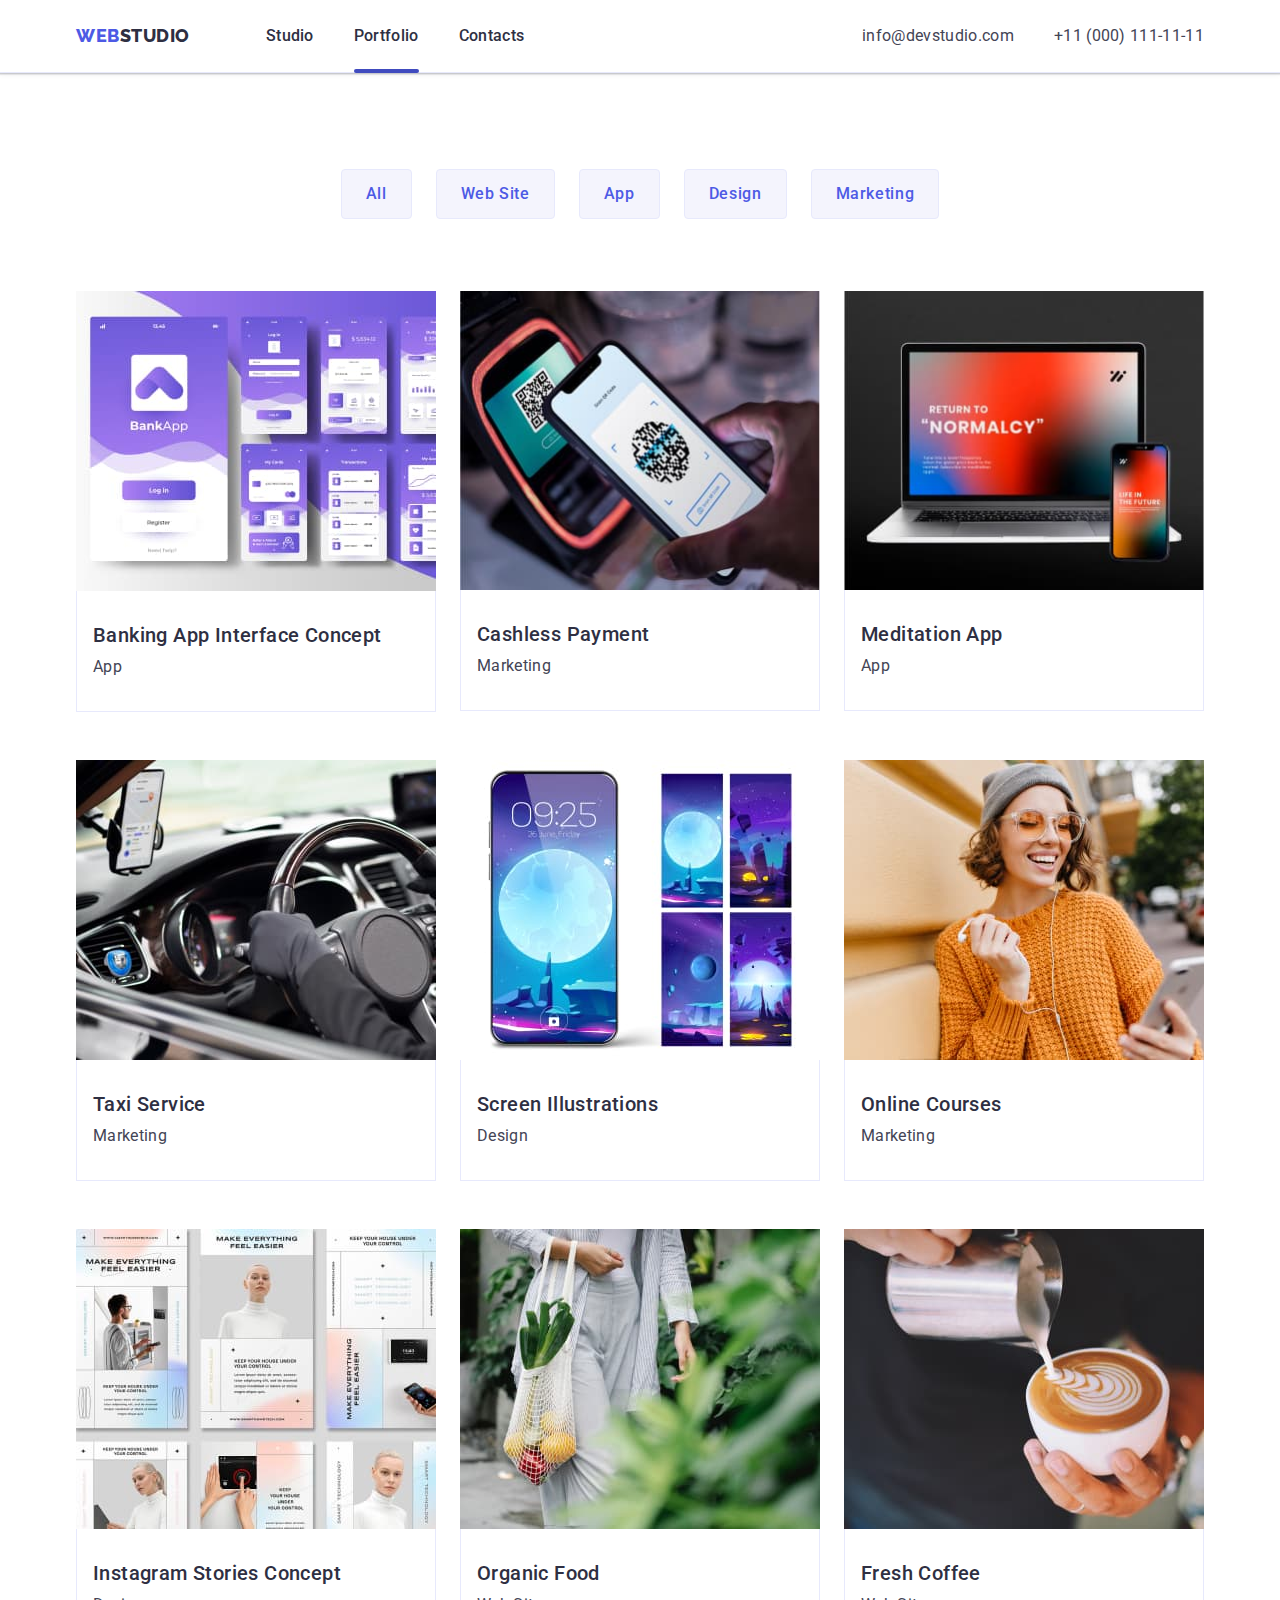
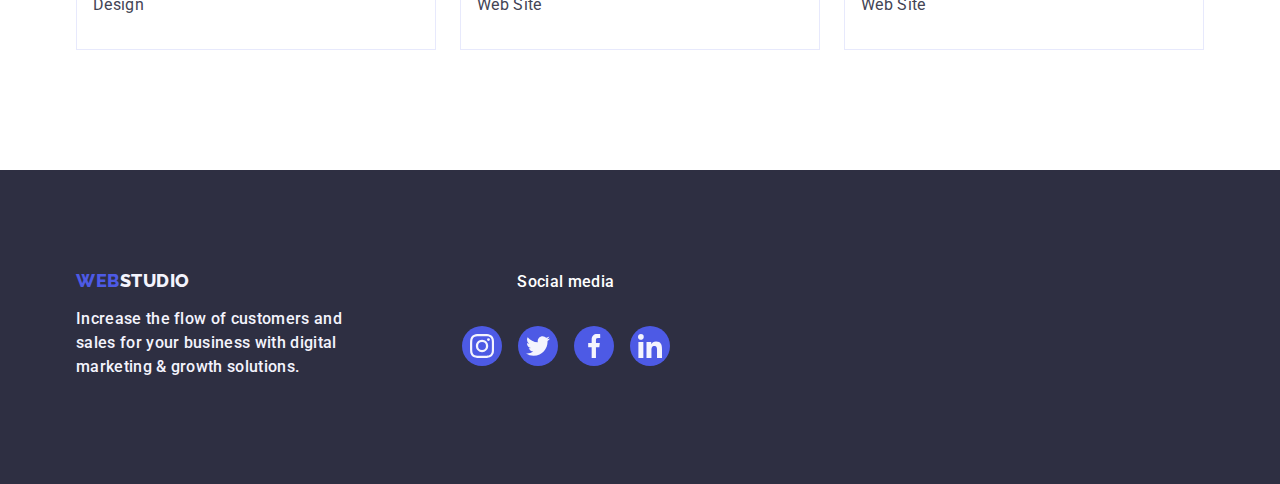
==== commit d5abf675: "portfolio" ====
--- a/portfolio.html
+++ b/portfolio.html
@@ -67,9 +67,9 @@
           </li> 
         
           <li class="foto-calc portfolio-shedow">
-            <div class="team-thumb"> 
+            
             <a href="" class="portfolio-link link ">
-            
+              <div class="team-thumb"> 
             <img src="./imagesportfolio/img2.jpg" alt="Foto" width="360">
             <div class="overlay">
               <p class="overlay-text">
--- a/css/styles.css
+++ b/css/styles.css
@@ -689,6 +689,8 @@
  /* Overlay */
   .team-thumb{
    position: relative;
+
+   overflow: hidden;
   }
   .overlay{
   position: absolute;
@@ -699,7 +701,9 @@
   height: 100%;
   padding: 40px 32px;
   background-color:#4D5AE5 ;
-  transform:translateY(100%);
+
+  transform:translateY(-100%);
+  transition: transform 250ms ease;
   }
 
 .overlay-text{
@@ -708,6 +712,7 @@
 
 .team-thumb:hover.overlay{
   transform: translate(0);
+
 }
 
 
@@ -743,14 +748,14 @@
    top: calc(50%);
    left: calc(50%);
    
-   transform: translateX(-50%),translateY(-50%);  
+   transition:translate(-50%,-50%) scale(1);  
 
     width: 408px;
     height: 576px;
     border-radius: 4px;
 
     background-color: #FCFCFC;
-    box-shadow: 0px, 2px rgba(0, 0, 0, 0.2),0px, 1px rgba(0, 0, 0, 0.12),0px, 1px  rgba(0, 0, 0, 0.14);
+    box-shadow: 0px, 2px rgba(0, 0, 0, 0.2), 0px, 1px rgba(0, 0, 0, 0.12),0px, 1px  rgba(0, 0, 0, 0.14);
   
     transition: opacity 250ms ease-in,transform 250ms ease-in;
     transition-delay: 300ms;
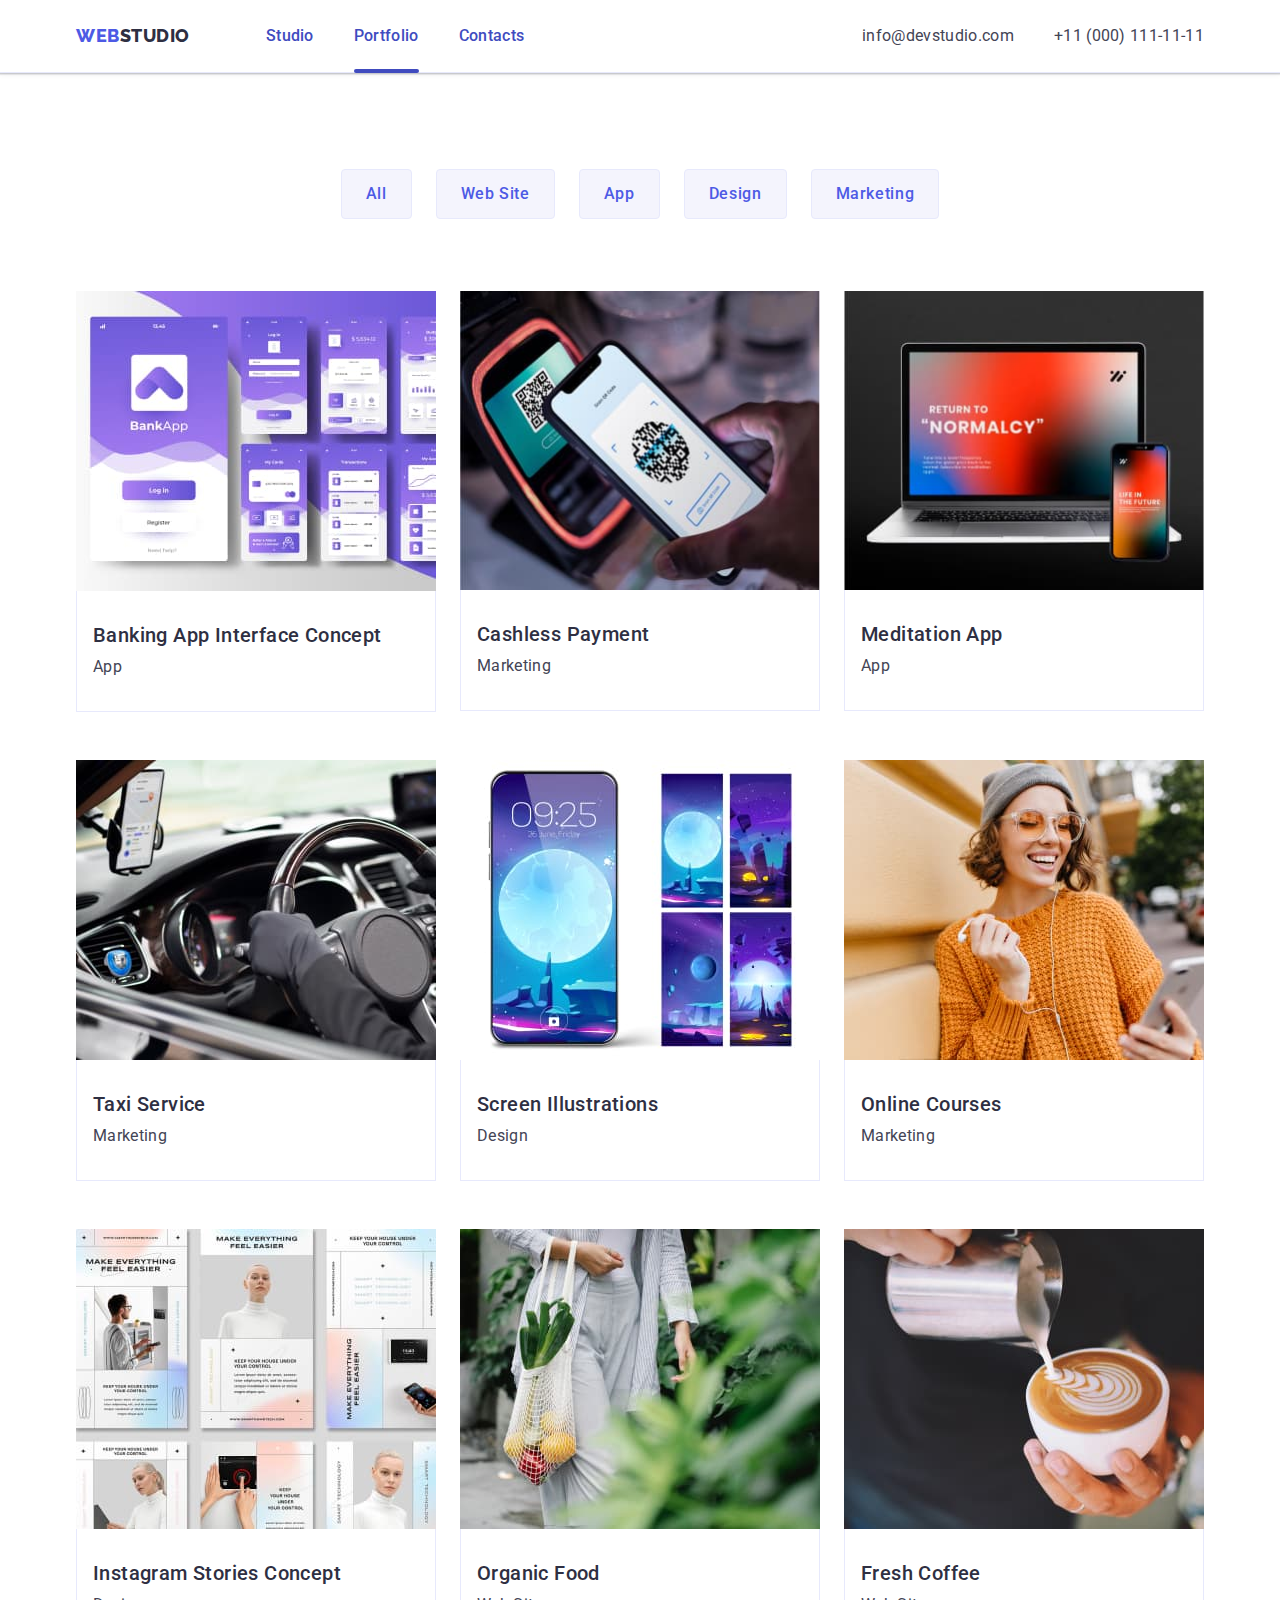
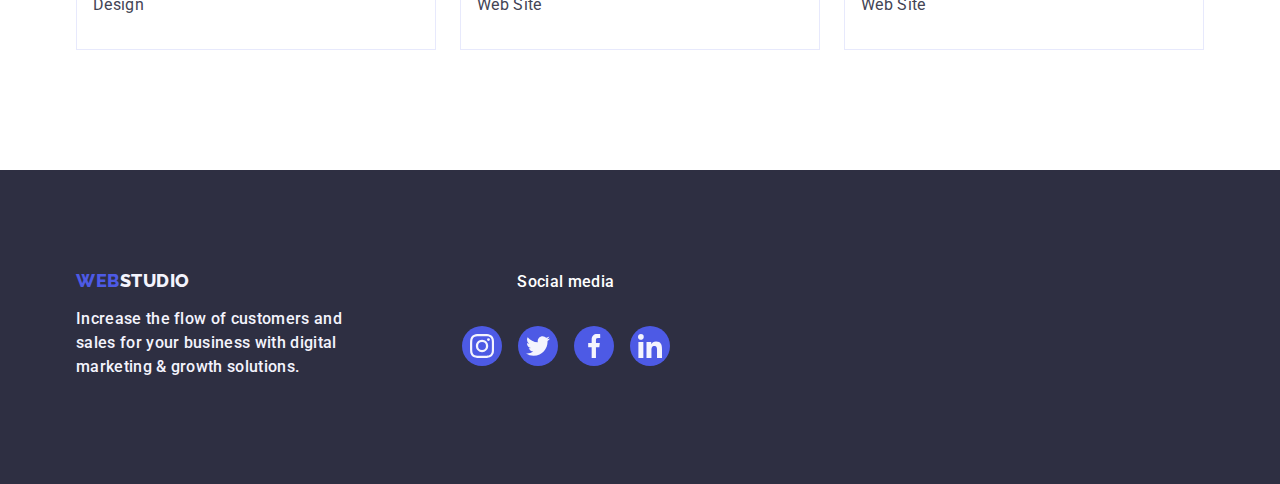
==== commit 0e4b77fe: "portf-overlay" ====
--- a/portfolio.html
+++ b/portfolio.html
@@ -57,8 +57,15 @@
       <ul class=" portfolio-card list">
           <li class="foto-calc portfolio-shedow">                   
             <a  href="" class="portfolio-link link ">
+              <div class="team-thumb"> 
             <img src="./imagesportfolio/img1.jpg" alt="Foto" width="360" >
-                       
+            
+              <p class="overlay overlay-text">
+                14 Stylish and User-Friendly App Design Concepts · Task Manager App · Calorie Tracker App · Exotic Fruit Ecommerce App · Cloud Storage App
+              </p>
+
+            
+          </div>         
             <div class="portfolio-text">
             <h2 class="portf-title">Banking App Interface Concept</h2>
             <p class="portf-title-text">App</p>
@@ -66,17 +73,16 @@
           </a>
           </li> 
         
-          <li class="foto-calc portfolio-shedow">
+          <li class="foto-calc portfolio-shedow ">
             
             <a href="" class="portfolio-link link ">
-              <div class="team-thumb"> 
+              <div class="team-thumb">  
             <img src="./imagesportfolio/img2.jpg" alt="Foto" width="360">
-            <div class="overlay">
-              <p class="overlay-text">
-                14 Stylish and User-Friendly App Design Concepts · Task Manager App · Calorie Tracker App · Exotic Fruit Ecommerce App · Cloud Storage App
-              </p>
-
-            </div>
+            
+              <p class="overlay overlay-text">
+                14 Stylish and User-Friendly App Design Concepts · Task Manager App · Calorie Tracker App · Exotic Fruit Ecommerce App · Cloud Storage App
+              </p>
+            
           </div> 
             <div class="portfolio-text">
             <h2 class="portf-title">Cashless Payment</h2>
@@ -86,8 +92,14 @@
           </li>
           <li class="foto-calc portfolio-shedow">
            <a href="" class="portfolio-link link ">
+            <div class="team-thumb"> 
            <img src="./imagesportfolio/img3.jpg" alt="Foto" width="360">
-        
+           
+            <p class="overlay overlay-text">
+              14 Stylish and User-Friendly App Design Concepts · Task Manager App · Calorie Tracker App · Exotic Fruit Ecommerce App · Cloud Storage App
+            </p>
+          
+        </div> 
             <div class="portfolio-text">
             <h2 class="portf-title">Meditation App</h2>
             <p class="portf-title-text">App</p>
@@ -97,8 +109,14 @@
             
          <li class="foto-calc portfolio-shedow">
             <a href="" class="portfolio-link link ">
+              <div class="team-thumb">
             <img src="./imagesportfolio/img4.jpg" alt="Foto" width="360">
-          
+            
+              <p class="overlay overlay-text">
+                14 Stylish and User-Friendly App Design Concepts · Task Manager App · Calorie Tracker App · Exotic Fruit Ecommerce App · Cloud Storage App
+              </p>
+            
+          </div> 
           <div class="portfolio-text">
             <h2 class="portf-title">Taxi Service</h2>
             <p class="portf-title-text">Marketing</p>
@@ -108,7 +126,14 @@
 
          <li class="foto-calc portfolio-shedow">
           <a href="" class="portfolio-link link ">
+            <div class="team-thumb">
           <img src="./imagesportfolio/img5.jpg" alt="Foto" width="360">
+          
+            <p class="overlay overlay-text">
+              14 Stylish and User-Friendly App Design Concepts · Task Manager App · Calorie Tracker App · Exotic Fruit Ecommerce App · Cloud Storage App
+            </p>
+          
+        </div> 
           <div class="portfolio-text">
             <h2 class="portf-title">Screen Illustrations</h2>
             <p class="portf-title-text">Design</p>
@@ -117,7 +142,14 @@
          </li>
          <li class="foto-calc portfolio-shedow">
           <a href="" class="portfolio-link link ">
+            <div class="team-thumb">
           <img src="./imagesportfolio/img6.jpg" alt="Foto" width="360">
+          
+            <p class="overlay overlay-text">
+              14 Stylish and User-Friendly App Design Concepts · Task Manager App · Calorie Tracker App · Exotic Fruit Ecommerce App · Cloud Storage App
+            </p>
+          
+        </div> 
           <div class="portfolio-text">
             <h2 class="portf-title">Online Courses</h2>
             <p class="portf-title-text">Marketing</p>
@@ -126,7 +158,14 @@
          </li>
          <li class="foto-calc portfolio-shedow">
           <a href="" class="portfolio-link link ">
+            <div class="team-thumb">
           <img src="./imagesportfolio/img7.jpg" alt="Foto" width="360">
+          
+            <p class="overlay overlay-text">
+              14 Stylish and User-Friendly App Design Concepts · Task Manager App · Calorie Tracker App · Exotic Fruit Ecommerce App · Cloud Storage App
+            </p>
+          
+        </div> 
           <div class="portfolio-text">
             <h2 class="portf-title">Instagram Stories Concept</h2>
             <p class="portf-title-text">Design</p>
@@ -135,7 +174,14 @@
          </li>
          <li class="foto-calc portfolio-shedow">
           <a href="" class="portfolio-link link ">
+            <div class="team-thumb">
           <img src="./imagesportfolio/img8.jpg" alt="Foto" width="360">
+          
+            <p class="overlay overlay-text">
+              14 Stylish and User-Friendly App Design Concepts · Task Manager App · Calorie Tracker App · Exotic Fruit Ecommerce App · Cloud Storage App
+            </p>
+          
+        </div> 
           <div class="portfolio-text">
             <h2 class="portf-title">Organic Food</h2>
             <p class="portf-title-text">Web Site</p>
@@ -144,8 +190,15 @@
          </li>
          <li class="foto-calc portfolio-shedow">
           <a href="" class="portfolio-link link ">
-          <img src="./imagesportfolio/img9.jpg" alt="Foto" width="360">
-          <div class="portfolio-text">
+            <div class="team-thumb">
+             <img src="./imagesportfolio/img9.jpg" alt="Foto" width="360">
+            
+              <p class="overlay overlay-text">
+                14 Stylish and User-Friendly App Design Concepts · Task Manager App · Calorie Tracker App · Exotic Fruit Ecommerce App · Cloud Storage App
+              </p>
+            
+          </div> 
+             <div class="portfolio-text">
             <h2 class="portf-title">Fresh Coffee</h2>
             <p class="portf-title-text">Web Site</p>
           </div>
--- a/css/styles.css
+++ b/css/styles.css
@@ -104,7 +104,7 @@
   line-height: 1.5;
   letter-spacing: 0.02em;
   color: var(--logo-dark);
-}
+ }
 
  .menu-link:hover {
   color: var(--activ-btn-link);
@@ -151,12 +151,17 @@
   gap: 40px;
       
 }
-.header-nav-item
+.header-nav-item{
+  transition: color 250ms cubic-bezier(0.4, 0, 0.2, 1);
+}
   
 
 
 .header-nav-link{
 position: relative;
+color: #404bbf;
+
+transition:color 250ms cubic-bezier(0.4, 0, 0.2, 1);
 
 display:block;
 align-items: center;
@@ -174,6 +179,7 @@
   width: 100%;
   height: 4px;
   border-radius: 2px;
+
   
  }
  .header-nav-link.active::after{
@@ -192,6 +198,8 @@
     line-height: 1.5;
     letter-spacing: 0.02em;
     color: var(--color-text);
+
+    transition: color 250ms cubic-bezier(0.4, 0, 0.2, 1);
 }
 
 .contact-link:hover {
@@ -256,6 +264,8 @@
     display: block;
     gap: 10px;
     margin:0 auto;
+
+    transition: background-color 250ms cubic-bezier(0.4, 0, 0.2, 1);
       }
 
   .hero-button:hover,
@@ -434,6 +444,8 @@
 
 background-color: var(--social-link-bkg);
 border-radius: 50%;
+
+transition: background-color 250ms cubic-bezier(0.4, 0, 0.2, 1);
 }
 .social-link:hover,
 .social-link:focus{
@@ -481,6 +493,7 @@
   border-color:var(--customers-item-link);
   border-radius: 4px;
  
+  transition: border-color 250ms cubic-bezier(0.4, 0, 0.2, 1), color 250ms cubic-bezier(0.4, 0, 0.2, 1);
 }
 
 .customers-icon{
@@ -581,6 +594,8 @@
     height: 100%;
 
     background-color: var(--social-link-bkg);
+
+    transition: background-color 250ms cubic-bezier(0.4, 0, 0.2, 1); 
   }
   .social-icon-ft{
     fill: var(--text-footer);
@@ -620,6 +635,7 @@
   border-radius: 4px;
   box-sizing: border-box;
 
+  transition: color 250ms cubic-bezier(0.4, 0, 0.2, 1), background-color 250ms cubic-bezier(0.4, 0, 0.2, 1), border-color 250ms cubic-bezier(0.4, 0, 0.2, 1), box-shadow 250ms cubic-bezier(0.4, 0, 0.2, 1);
       }
 
   .menu-button:hover,
@@ -675,6 +691,7 @@
   }
   .portfolio-link{
    display: block;
+   transition: box-shadow 250ms cubic-bezier(0.4, 0, 0.2, 1);
      }
 
   .portfolio-link:hover, 
@@ -689,8 +706,8 @@
  /* Overlay */
   .team-thumb{
    position: relative;
-
    overflow: hidden;
+   
   }
   .overlay{
   position: absolute;
@@ -701,41 +718,35 @@
   height: 100%;
   padding: 40px 32px;
   background-color:#4D5AE5 ;
-
-  transform:translateY(-100%);
+  transform:translateY(100%);
   transition: transform 250ms ease;
   }
+ .portfolio-link:hover .overlay,
+ .portfolio-link:focus .overlay{
+  transform: translateY(0);
+}
 
 .overlay-text{
-  color: #F4F4FD;
-}
-
-.team-thumb:hover.overlay{
-  transform: translate(0);
-
-}
-
+  color: var(--text-footer);
+  font-size: 16px;
+  line-height: 1.5;
+  letter-spacing: 0.02em;
+}
 
   /*-- Modal window-- */
   .backdrop{
-   
     position:fixed;
     top: 0;
     left: 0;
 
     width: 100%;
     height: 100%;
-    z-index:var(--modal-ind) ;
+   
     background-color: rgba(46, 47, 66, 0.4);
-    backdrop-filter: blur(2px);
-
     opacity: 1;
-    visibility: visible;
-    pointer-events: initial;
-   
-    transition: opacity 250ms cubic-bezier(0.4,0.02,1), visibility 250ms cubic-bezier(0.4,0.02,1);
-    
-  }
+      
+    transition: opacity 250ms cubic-bezier(0.4, 0, 0.2, 1), visibility 250ms cubic-bezier(0.4, 0, 0.2, 1);
+     }
   .backdrop.is-hidden{
    opacity: 0;
    visibility: hidden;
@@ -745,20 +756,20 @@
   }
   .modal{
    position: absolute;
-   top: calc(50%);
-   left: calc(50%);
+   top:50%;
+   left:50%;
    
    transition:translate(-50%,-50%) scale(1);  
 
     width: 408px;
-    height: 576px;
+    min-height: 576px;
     border-radius: 4px;
 
     background-color: #FCFCFC;
-    box-shadow: 0px, 2px rgba(0, 0, 0, 0.2), 0px, 1px rgba(0, 0, 0, 0.12),0px, 1px  rgba(0, 0, 0, 0.14);
-  
-    transition: opacity 250ms ease-in,transform 250ms ease-in;
-    transition-delay: 300ms;
+    box-shadow:0px 1px 1px rgba(0, 0, 0, 0.14), 0px 1px 3px rgba(0, 0, 0, 0.12), 0px 2px 1px rgba(0, 0, 0, 0.2);
+  
+    transition: transform 250ms cubic-bezier(0.4, 0, 0.2, 1);
+    
   }
   .backdrop.is-hidden.modal{
     opacity: 0;
@@ -768,29 +779,34 @@
 
   .modal-close-btn{
     position: absolute;
-    top: 12px;
-    right: 12px;
+    top: 24px;
+    right: 24px;
 
     width: 24px;
     height: 24px;
     border-radius: 50%;
+    color: #2E2F42;
     background-color: #E7E9FC;
     border: 1px solid rgba(0, 0, 0, 0.1);
-
+    
     display: flex;
     justify-content: center;
     align-items: center; 
     padding:0;
 
-    
-
-  }
-
-  .modal-close-icon:hover{
-    fill: #FFFFFF;
-  }
-  .modal-close-btn:hover{
+    transition: background-color 250ms cubic-bezier(0.4, 0, 0.2, 1), border 250ms cubic-bezier(0.4, 0, 0.2, 1);
+  }
+  .modal-close-icon{
+    fill: currentColor;
+    transition: fill 250ms cubic-bezier(0.4, 0, 0.2, 1);
+  }
+
+  
+  .modal-close-btn:hover,
+  .modal-close-btn:focus{
    background-color: #404BBF;
+   border: none;
+   color: var(--color-white);
   }
    
  